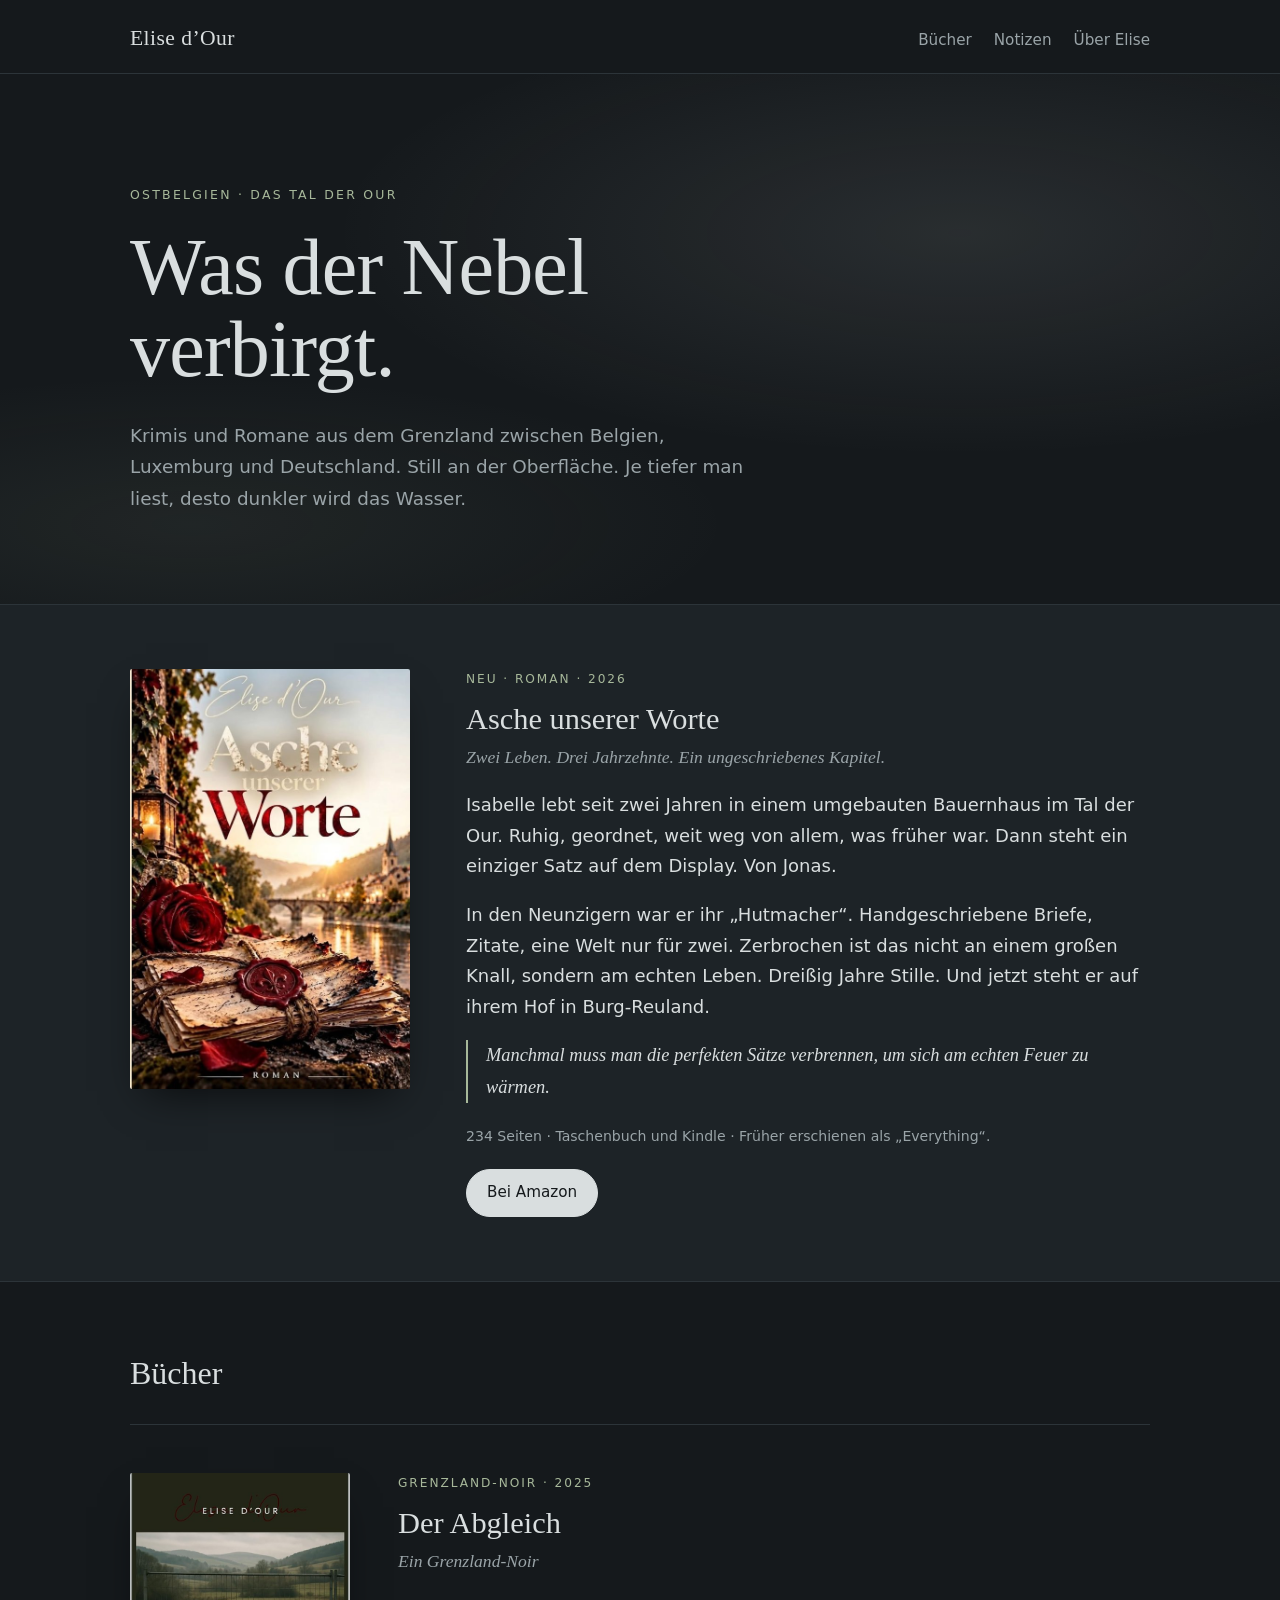
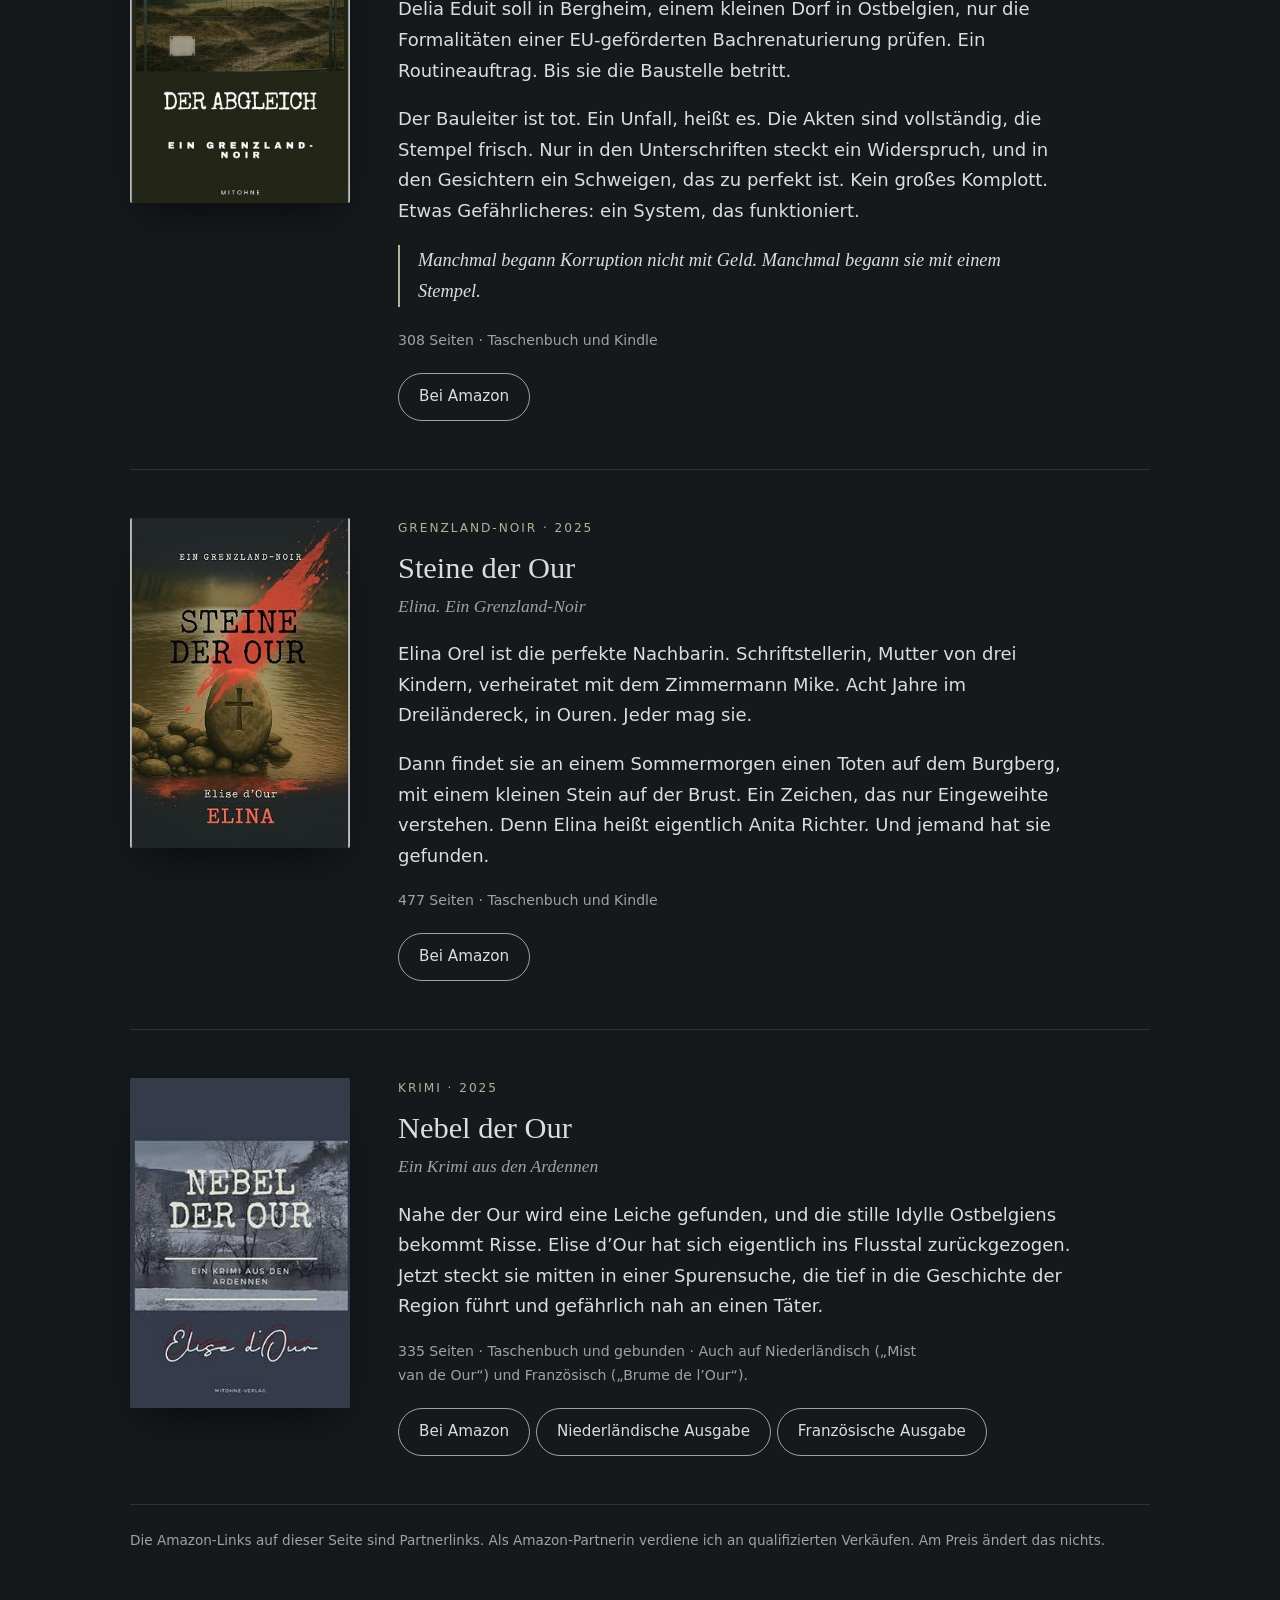
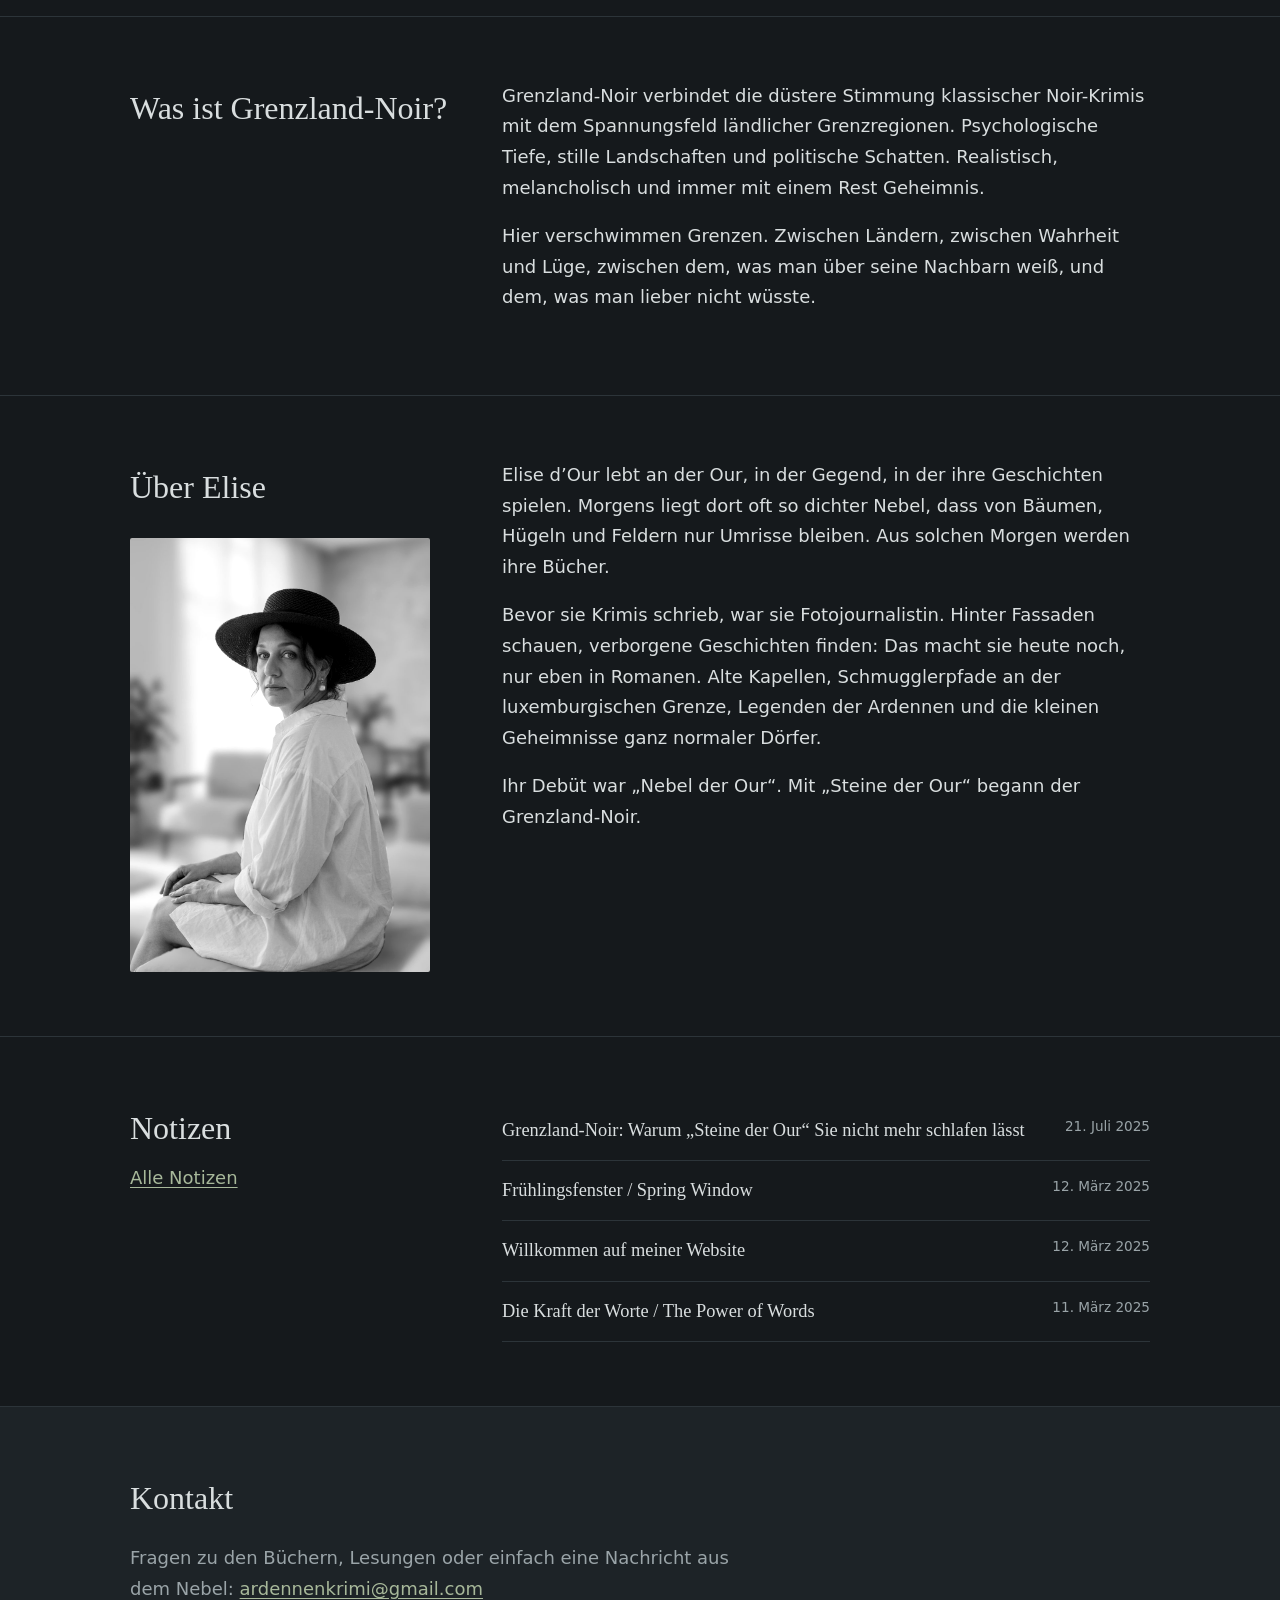
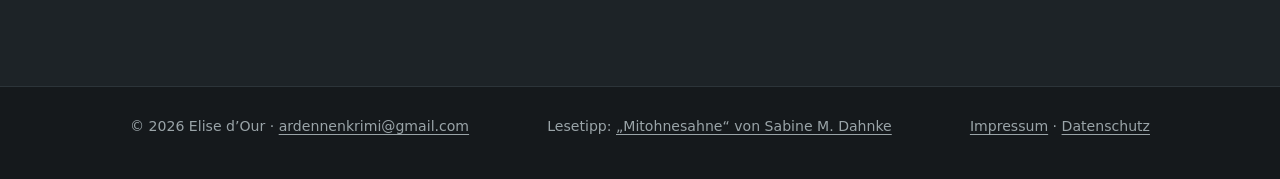
==== index.html @ ecb41cfd "Website Elise d'Our: Startseite, Notizen, Impressum, Datenschutz Co-Authored-By: Claude Opus 5.5 <no" ====
<!doctype html>
<html lang="de">
<head>
<meta charset="utf-8">
<meta name="viewport" content="width=device-width, initial-scale=1, viewport-fit=cover">
<title>Elise d’Our</title>
<meta name="description" content="Elise d’Our schreibt Krimis und Romane aus dem Grenzland an der Our, zwischen Belgien, Luxemburg und Deutschland.">
<link rel="stylesheet" href="style.css">
</head>
<body>
<header class="kopf">
  <div class="wrap">
    <a class="marke" href="index.html">Elise d’Our</a>
    <nav class="nav">
      <a href="index.html#buecher">Bücher</a>
      <a href="blog/index.html">Notizen</a>
      <a href="index.html#elise">Über Elise</a>
    </nav>
  </div>
</header>
<main>
<section class="einstieg">
  <div class="wrap">
    <p class="ort">Ostbelgien · das Tal der Our</p>
    <h1>Was der Nebel<br>verbirgt.</h1>
    <p class="lead">Krimis und Romane aus dem Grenzland zwischen Belgien, Luxemburg und Deutschland. Still an der Oberfläche. Je tiefer man liest, desto dunkler wird das Wasser.</p>
  </div>
</section>

<section class="neu">
  <div class="wrap neu-raster">
    <div class="cover"><img src="img/asche.jpg" alt="Buchcover: Asche unserer Worte" loading="lazy"></div>
    <div class="buch-text">
      <p class="art">Neu · Roman · 2026</p>
      <h2>Asche unserer Worte</h2>
      <p class="unterzeile">Zwei Leben. Drei Jahrzehnte. Ein ungeschriebenes Kapitel.</p>
      <p>Isabelle lebt seit zwei Jahren in einem umgebauten Bauernhaus im Tal der Our. Ruhig, geordnet, weit weg von allem, was früher war. Dann steht ein einziger Satz auf dem Display. Von Jonas.</p><p>In den Neunzigern war er ihr „Hutmacher“. Handgeschriebene Briefe, Zitate, eine Welt nur für zwei. Zerbrochen ist das nicht an einem großen Knall, sondern am echten Leben. Dreißig Jahre Stille. Und jetzt steht er auf ihrem Hof in Burg-Reuland.</p>
      <blockquote>Manchmal muss man die perfekten Sätze verbrennen, um sich am echten Feuer zu wärmen.</blockquote>
      <p class="meta">234 Seiten · Taschenbuch und Kindle · Früher erschienen als „Everything“.</p>
      <a class="knopf voll" href="https://link.amazon/B065dweTN" rel="sponsored noopener">Bei Amazon</a>
    </div>
  </div>
</section>

<section id="buecher">
  <div class="wrap">
    <h2 class="titel">Bücher</h2>
    
    <article class="buch">
      <div class="cover"><img src="img/abgleich.jpg" alt="Buchcover: Der Abgleich" loading="lazy"></div>
      <div class="buch-text">
        <p class="art">Grenzland-Noir · 2025</p>
        <h3>Der Abgleich</h3>
        <p class="unterzeile">Ein Grenzland-Noir</p>
        <p>Delia Eduit soll in Bergheim, einem kleinen Dorf in Ostbelgien, nur die Formalitäten einer EU-geförderten Bachrenaturierung prüfen. Ein Routineauftrag. Bis sie die Baustelle betritt.</p><p>Der Bauleiter ist tot. Ein Unfall, heißt es. Die Akten sind vollständig, die Stempel frisch. Nur in den Unterschriften steckt ein Widerspruch, und in den Gesichtern ein Schweigen, das zu perfekt ist. Kein großes Komplott. Etwas Gefährlicheres: ein System, das funktioniert.</p>
        <blockquote>Manchmal begann Korruption nicht mit Geld. Manchmal begann sie mit einem Stempel.</blockquote>
        <p class="meta">308 Seiten · Taschenbuch und Kindle</p>
        <a class="knopf" href="https://link.amazon/B0gAcO9pW" rel="sponsored noopener">Bei Amazon</a>
        
      </div>
    </article>
    <article class="buch">
      <div class="cover"><img src="img/steine.jpg" alt="Buchcover: Steine der Our" loading="lazy"></div>
      <div class="buch-text">
        <p class="art">Grenzland-Noir · 2025</p>
        <h3>Steine der Our</h3>
        <p class="unterzeile">Elina. Ein Grenzland-Noir</p>
        <p>Elina Orel ist die perfekte Nachbarin. Schriftstellerin, Mutter von drei Kindern, verheiratet mit dem Zimmermann Mike. Acht Jahre im Dreiländereck, in Ouren. Jeder mag sie.</p><p>Dann findet sie an einem Sommermorgen einen Toten auf dem Burgberg, mit einem kleinen Stein auf der Brust. Ein Zeichen, das nur Eingeweihte verstehen. Denn Elina heißt eigentlich Anita Richter. Und jemand hat sie gefunden.</p>
        
        <p class="meta">477 Seiten · Taschenbuch und Kindle</p>
        <a class="knopf" href="https://link.amazon/B0bGTBfmO" rel="sponsored noopener">Bei Amazon</a>
        
      </div>
    </article>
    <article class="buch">
      <div class="cover"><img src="img/nebel.jpg" alt="Buchcover: Nebel der Our" loading="lazy"></div>
      <div class="buch-text">
        <p class="art">Krimi · 2025</p>
        <h3>Nebel der Our</h3>
        <p class="unterzeile">Ein Krimi aus den Ardennen</p>
        <p>Nahe der Our wird eine Leiche gefunden, und die stille Idylle Ostbelgiens bekommt Risse. Elise d’Our hat sich eigentlich ins Flusstal zurückgezogen. Jetzt steckt sie mitten in einer Spurensuche, die tief in die Geschichte der Region führt und gefährlich nah an einen Täter.</p>
        
        <p class="meta">335 Seiten · Taschenbuch und gebunden · Auch auf Niederländisch („Mist van de Our“) und Französisch („Brume de l’Our“).</p>
        <a class="knopf" href="https://link.amazon/B0eVX4MtS" rel="sponsored noopener">Bei Amazon</a>
         <a class="knopf" href="https://link.amazon/B0irtc5TM" rel="sponsored noopener">Niederländische Ausgabe</a> <a class="knopf" href="https://link.amazon/B01wjjGdI" rel="sponsored noopener">Französische Ausgabe</a>
      </div>
    </article>
    <p class="hinweis">Die Amazon-Links auf dieser Seite sind Partnerlinks. Als Amazon-Partnerin verdiene ich an qualifizierten Verkäufen. Am Preis ändert das nichts.</p>
  </div>
</section>

<section class="noir">
  <div class="wrap zwei">
    <div>
      <h2 class="titel">Was ist Grenzland-Noir?</h2>
    </div>
    <div>
      <p>Grenzland-Noir verbindet die düstere Stimmung klassischer Noir-Krimis mit dem Spannungsfeld ländlicher Grenzregionen. Psychologische Tiefe, stille Landschaften und politische Schatten. Realistisch, melancholisch und immer mit einem Rest Geheimnis.</p>
      <p>Hier verschwimmen Grenzen. Zwischen Ländern, zwischen Wahrheit und Lüge, zwischen dem, was man über seine Nachbarn weiß, und dem, was man lieber nicht wüsste.</p>
    </div>
  </div>
</section>

<section id="elise">
  <div class="wrap zwei">
    <div>
      <h2 class="titel">Über Elise</h2>
      <img class="portraet" src="img/portrait.jpg" alt="Elise d’Our, Schwarzweißporträt mit Hut" loading="lazy">
    </div>
    <div>
      <p>Elise d’Our lebt an der Our, in der Gegend, in der ihre Geschichten spielen. Morgens liegt dort oft so dichter Nebel, dass von Bäumen, Hügeln und Feldern nur Umrisse bleiben. Aus solchen Morgen werden ihre Bücher.</p>
      <p>Bevor sie Krimis schrieb, war sie Fotojournalistin. Hinter Fassaden schauen, verborgene Geschichten finden: Das macht sie heute noch, nur eben in Romanen. Alte Kapellen, Schmugglerpfade an der luxemburgischen Grenze, Legenden der Ardennen und die kleinen Geheimnisse ganz normaler Dörfer.</p>
      <p>Ihr Debüt war „Nebel der Our“. Mit „Steine der Our“ begann der Grenzland-Noir.</p>
    </div>
  </div>
</section>

<section class="notizen">
  <div class="wrap zwei">
    <div>
      <h2 class="titel">Notizen</h2>
      <p><a href="blog/index.html">Alle Notizen</a></p>
    </div>
    <ul class="liste"><li><a href="blog/grenzland-noir-steine-der-our.html">Grenzland-Noir: Warum „Steine der Our“ Sie nicht mehr schlafen lässt</a><span>21. Juli 2025</span></li><li><a href="blog/fruehlingsfenster.html">Frühlingsfenster / Spring Window</a><span>12. März 2025</span></li><li><a href="blog/willkommen.html">Willkommen auf meiner Website</a><span>12. März 2025</span></li><li><a href="blog/die-kraft-der-worte.html">Die Kraft der Worte / The Power of Words</a><span>11. März 2025</span></li></ul>
  </div>
</section>

<section class="kontakt">
  <div class="wrap">
    <h2 class="titel">Kontakt</h2>
    <p>Fragen zu den Büchern, Lesungen oder einfach eine Nachricht aus dem Nebel: <a href="mailto:ardennenkrimi@gmail.com">ardennenkrimi@gmail.com</a></p>
  </div>
</section>
</main>
<footer class="fuss">
  <div class="wrap">
    <span>© 2026 Elise d’Our · <a href="mailto:ardennenkrimi@gmail.com">ardennenkrimi@gmail.com</a></span>
    <span>Lesetipp: <a href="https://mitohnesahne.com" rel="noopener">„Mitohnesahne“ von Sabine M. Dahnke</a></span>
    <span><a href="impressum.html">Impressum</a> · <a href="datenschutz.html">Datenschutz</a></span>
  </div>
</footer>
</body>
</html>
---- style.css ----
/* Aufbau: dunkler Nebel-Ton, viel Ruhe, Bücher als ruhige Reihe; ein moosgrüner Akzent wie Flussstein */
:root {
  --grund: #15191c;
  --grund-2: #1d2327;
  --nebel: #d9dedf;
  --nebel-leise: #9aa4a8;
  --moos: #a7b89a;
  --linie: #2c3439;
  --max: 1060px;
  --serif: "Iowan Old Style", "Palatino Linotype", Palatino, "Book Antiqua", Georgia, serif;
  --sans: system-ui, -apple-system, "Segoe UI", Roboto, "Helvetica Neue", Arial, sans-serif;
  color-scheme: dark;
}

* { box-sizing: border-box; }
html { scroll-behavior: smooth; }
@media (prefers-reduced-motion: reduce) { html { scroll-behavior: auto; } }
body {
  margin: 0; background: var(--grund); color: var(--nebel);
  font-family: var(--sans); font-size: 18px; line-height: 1.7;
  -webkit-font-smoothing: antialiased;
}
img { max-width: 100%; height: auto; display: block; }
a { color: var(--moos); text-underline-offset: 3px; }
a:hover { color: var(--nebel); }
a:focus-visible { outline: 2px solid var(--moos); outline-offset: 3px; }

.wrap {
  max-width: var(--max); margin: 0 auto;
  padding-left: max(20px, env(safe-area-inset-left, 0px));
  padding-right: max(20px, env(safe-area-inset-right, 0px));
}
.schmal { max-width: 720px; }

.kopf { border-bottom: 1px solid var(--linie); }
.kopf .wrap { display: flex; align-items: baseline; justify-content: space-between; gap: 16px; flex-wrap: wrap; padding-block: 20px 16px; }
.marke { font-family: var(--serif); font-size: 1.35rem; color: var(--nebel); text-decoration: none; letter-spacing: .02em; }
.nav { display: flex; gap: 22px; flex-wrap: wrap; }
.nav a { color: var(--nebel-leise); text-decoration: none; font-size: .95rem; }
.nav a:hover { color: var(--nebel); }

section { padding-block: 64px; }

.einstieg {
  padding-block: 110px 90px;
  background:
    radial-gradient(ellipse 70% 60% at 75% 30%, rgba(217,222,223,.10), transparent 70%),
    radial-gradient(ellipse 60% 40% at 15% 85%, rgba(167,184,154,.08), transparent 70%),
    var(--grund);
}
.ort { font-size: .78rem; letter-spacing: .18em; text-transform: uppercase; color: var(--moos); margin: 0 0 22px; }
.einstieg h1 {
  font-family: var(--serif); font-weight: 400; font-size: clamp(2.8rem, 7vw, 5rem);
  line-height: 1.02; margin: 0 0 30px; letter-spacing: -.01em; text-wrap: balance;
}
.lead { max-width: 34em; font-size: 1.15rem; color: var(--nebel-leise); margin: 0; }

.neu { background: var(--grund-2); border-block: 1px solid var(--linie); }
.neu-raster { display: grid; grid-template-columns: minmax(0, 280px) minmax(0, 1fr); gap: 56px; align-items: start; }

.titel { font-family: var(--serif); font-weight: 400; font-size: 2rem; margin: 0 0 8px; text-wrap: balance; }
.art { font-size: .76rem; letter-spacing: .16em; text-transform: uppercase; color: var(--moos); margin: 0 0 10px; }
.art a { color: inherit; text-decoration: none; }
.buch-text { min-width: 0; }
.buch-text h2, .buch-text h3 { font-family: var(--serif); font-weight: 400; font-size: 1.9rem; line-height: 1.15; margin: 0 0 6px; text-wrap: balance; }
.unterzeile { font-family: var(--serif); font-style: italic; color: var(--nebel-leise); margin: 0 0 22px; font-size: 1.1rem; }
.buch-text p { max-width: 38em; margin: 0 0 1em; }
.meta { font-size: .88rem; color: var(--nebel-leise); }
blockquote {
  margin: 8px 0 22px; padding-left: 18px; border-left: 2px solid var(--moos);
  font-family: var(--serif); font-style: italic; font-size: 1.15rem; color: var(--nebel); max-width: 34em;
}

.buch { display: grid; grid-template-columns: minmax(0, 220px) minmax(0, 1fr); gap: 48px; padding-block: 48px; border-top: 1px solid var(--linie); }
#buecher .titel { margin-bottom: 24px; }

.cover {
  aspect-ratio: 2 / 3; max-width: 100%; border-radius: 2px; overflow: hidden;
  background: var(--grund-2); box-shadow: 0 18px 40px -16px rgba(0,0,0,.7);
}
.cover img { width: 100%; height: 100%; object-fit: cover; }
.cover-text { display: flex; flex-direction: column; justify-content: space-between; padding: 24px 20px; border: 1px solid var(--linie); }
.cover-text .t { font-family: var(--serif); font-size: 1.5rem; line-height: 1.15; }
.cover-text .a { font-size: .72rem; letter-spacing: .16em; text-transform: uppercase; color: var(--nebel-leise); }

.knopf {
  display: inline-block; padding: 10px 20px; border-radius: 999px; border: 1px solid var(--nebel-leise);
  color: var(--nebel); text-decoration: none; font-size: .95rem; margin-top: 6px;
}
.knopf:hover { border-color: var(--nebel); }
.knopf.voll { background: var(--nebel); color: var(--grund); border-color: var(--nebel); }
.knopf.voll:hover { background: var(--moos); border-color: var(--moos); color: var(--grund); }

.hinweis { font-size: .85rem; color: var(--nebel-leise); border-top: 1px solid var(--linie); padding-top: 24px; margin: 0; }

.zwei { display: grid; grid-template-columns: minmax(0, 1fr) minmax(0, 2fr); gap: 48px; }
.zwei > div { min-width: 0; }
.zwei p { max-width: 36em; margin: 0 0 1em; }
.noir, .notizen { border-top: 1px solid var(--linie); }
#elise { border-top: 1px solid var(--linie); }

.liste { list-style: none; margin: 0; padding: 0; }
.liste li { display: flex; justify-content: space-between; gap: 16px; padding-block: 14px; border-bottom: 1px solid var(--linie); flex-wrap: wrap; }
.liste a { color: var(--nebel); text-decoration: none; font-family: var(--serif); font-size: 1.15rem; }
.liste a:hover { color: var(--moos); }
.liste span { color: var(--nebel-leise); font-size: .85rem; white-space: nowrap; }

.kontakt { background: var(--grund-2); border-top: 1px solid var(--linie); }
.kontakt p { color: var(--nebel-leise); max-width: 34em; }

.beitrag { padding-block: 64px 88px; }
.beitrag h1 { font-family: var(--serif); font-weight: 400; font-size: clamp(2rem, 5vw, 2.8rem); line-height: 1.15; margin: 0 0 32px; text-wrap: balance; }
.beitrag h2 { font-family: var(--serif); font-weight: 400; font-size: 1.35rem; margin: 36px 0 10px; }
.beitrag p { margin: 0 0 1.1em; }
.vers { font-family: var(--serif); font-size: 1.12rem; line-height: 1.75; }

.fuss { border-top: 1px solid var(--linie); padding-block: 28px 40px; font-size: .88rem; color: var(--nebel-leise); }
.fuss .wrap { display: flex; justify-content: space-between; gap: 16px; flex-wrap: wrap; }
.fuss a { color: var(--nebel-leise); }

@media (max-width: 760px) {
  body { font-size: 17px; }
  section { padding-block: 48px; }
  .einstieg { padding-block: 64px 56px; }
  .neu-raster, .buch, .zwei { grid-template-columns: minmax(0, 1fr); gap: 28px; }
  .cover { width: 200px; }
}

:root{color-scheme:dark}

/* Ergänzungen: Porträt, Notizen, Blättern */
.portraet { margin-top: 24px; width: 100%; max-width: 300px; aspect-ratio: 9 / 13; object-fit: cover; object-position: 50% 20%; filter: grayscale(1) contrast(1.05); border-radius: 2px; }
.beitrag .lead { margin-bottom: 32px; }
.beitrag .art a { color: var(--moos); }
.beitrag .liste { border-top: 1px solid var(--linie); }
.beitrag .meta { margin-top: 24px; }
.blaettern { display: flex; justify-content: space-between; gap: 24px; flex-wrap: wrap; margin-top: 56px; padding-top: 24px; border-top: 1px solid var(--linie); font-size: .92rem; }
.blaettern a { color: var(--nebel-leise); text-decoration: none; max-width: 22em; }
.blaettern a:hover { color: var(--nebel); }
@media (max-width: 760px) { .portraet { max-width: 220px; } }
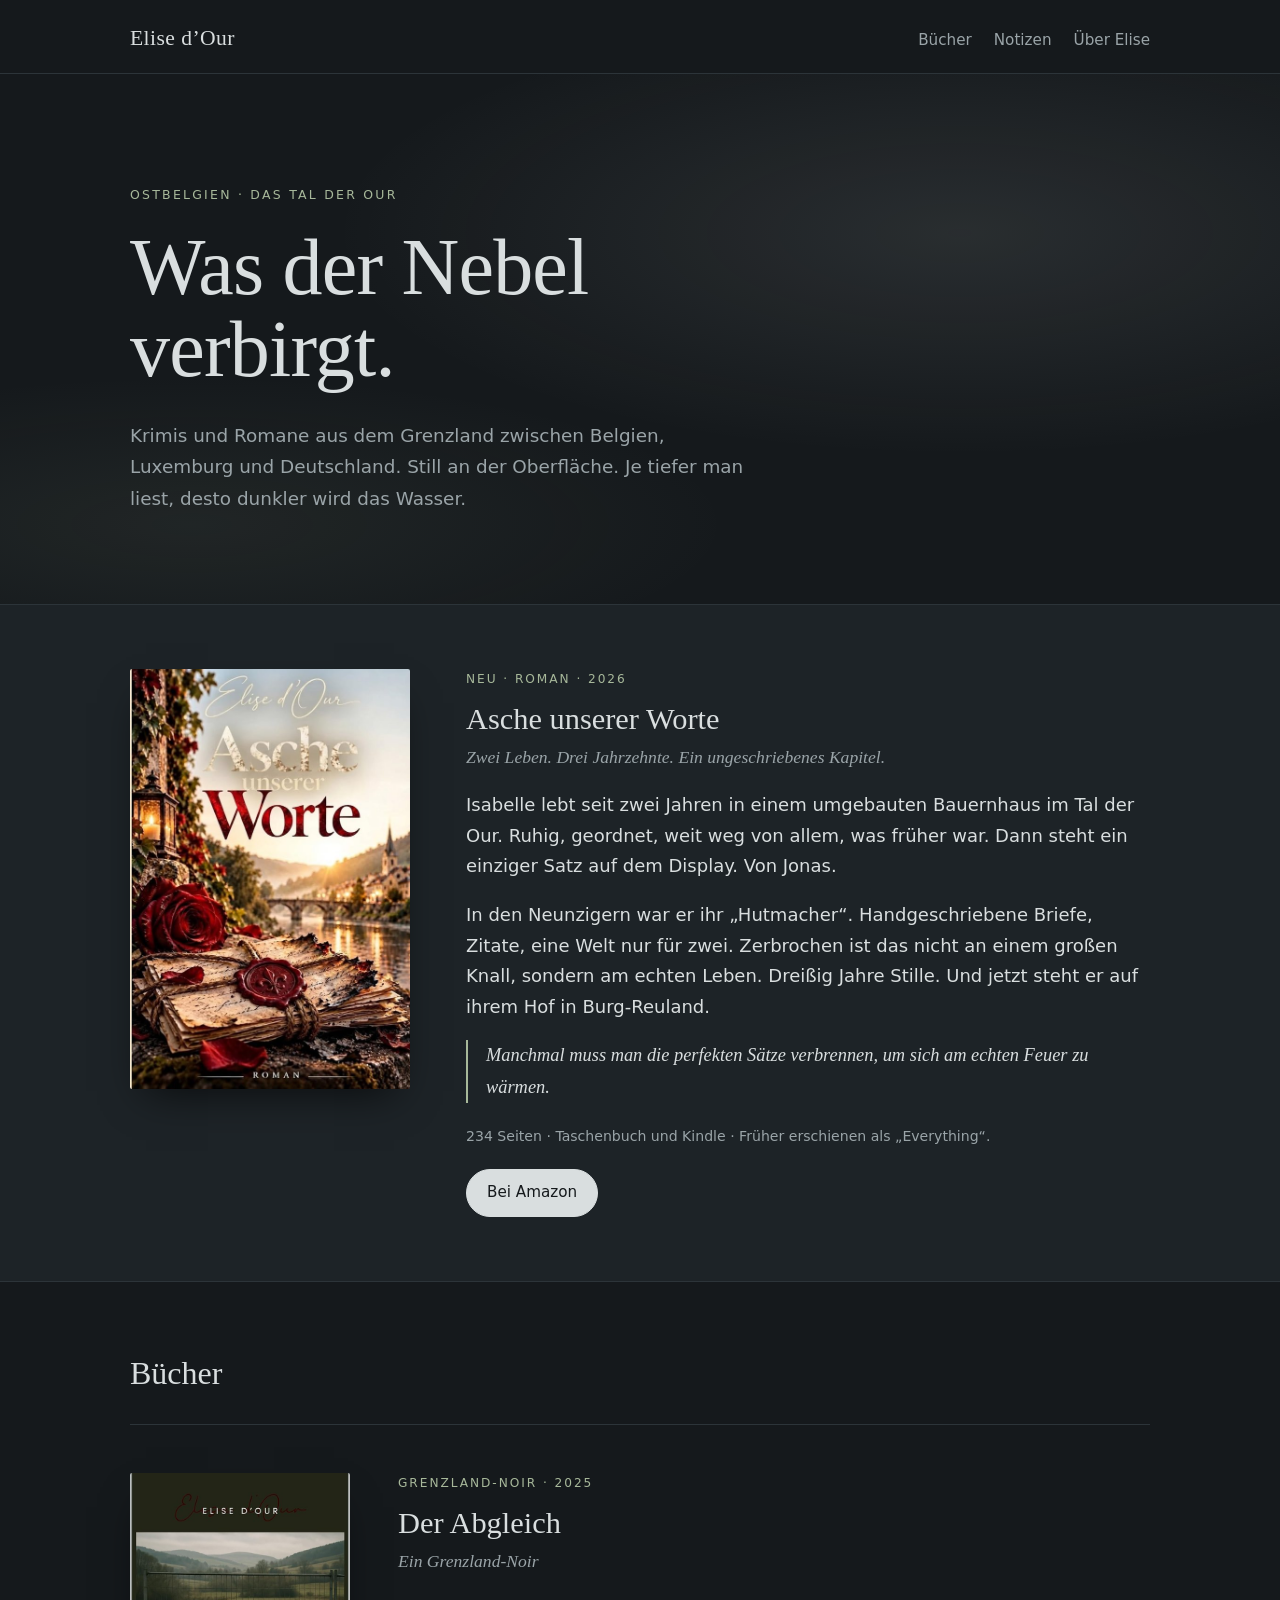
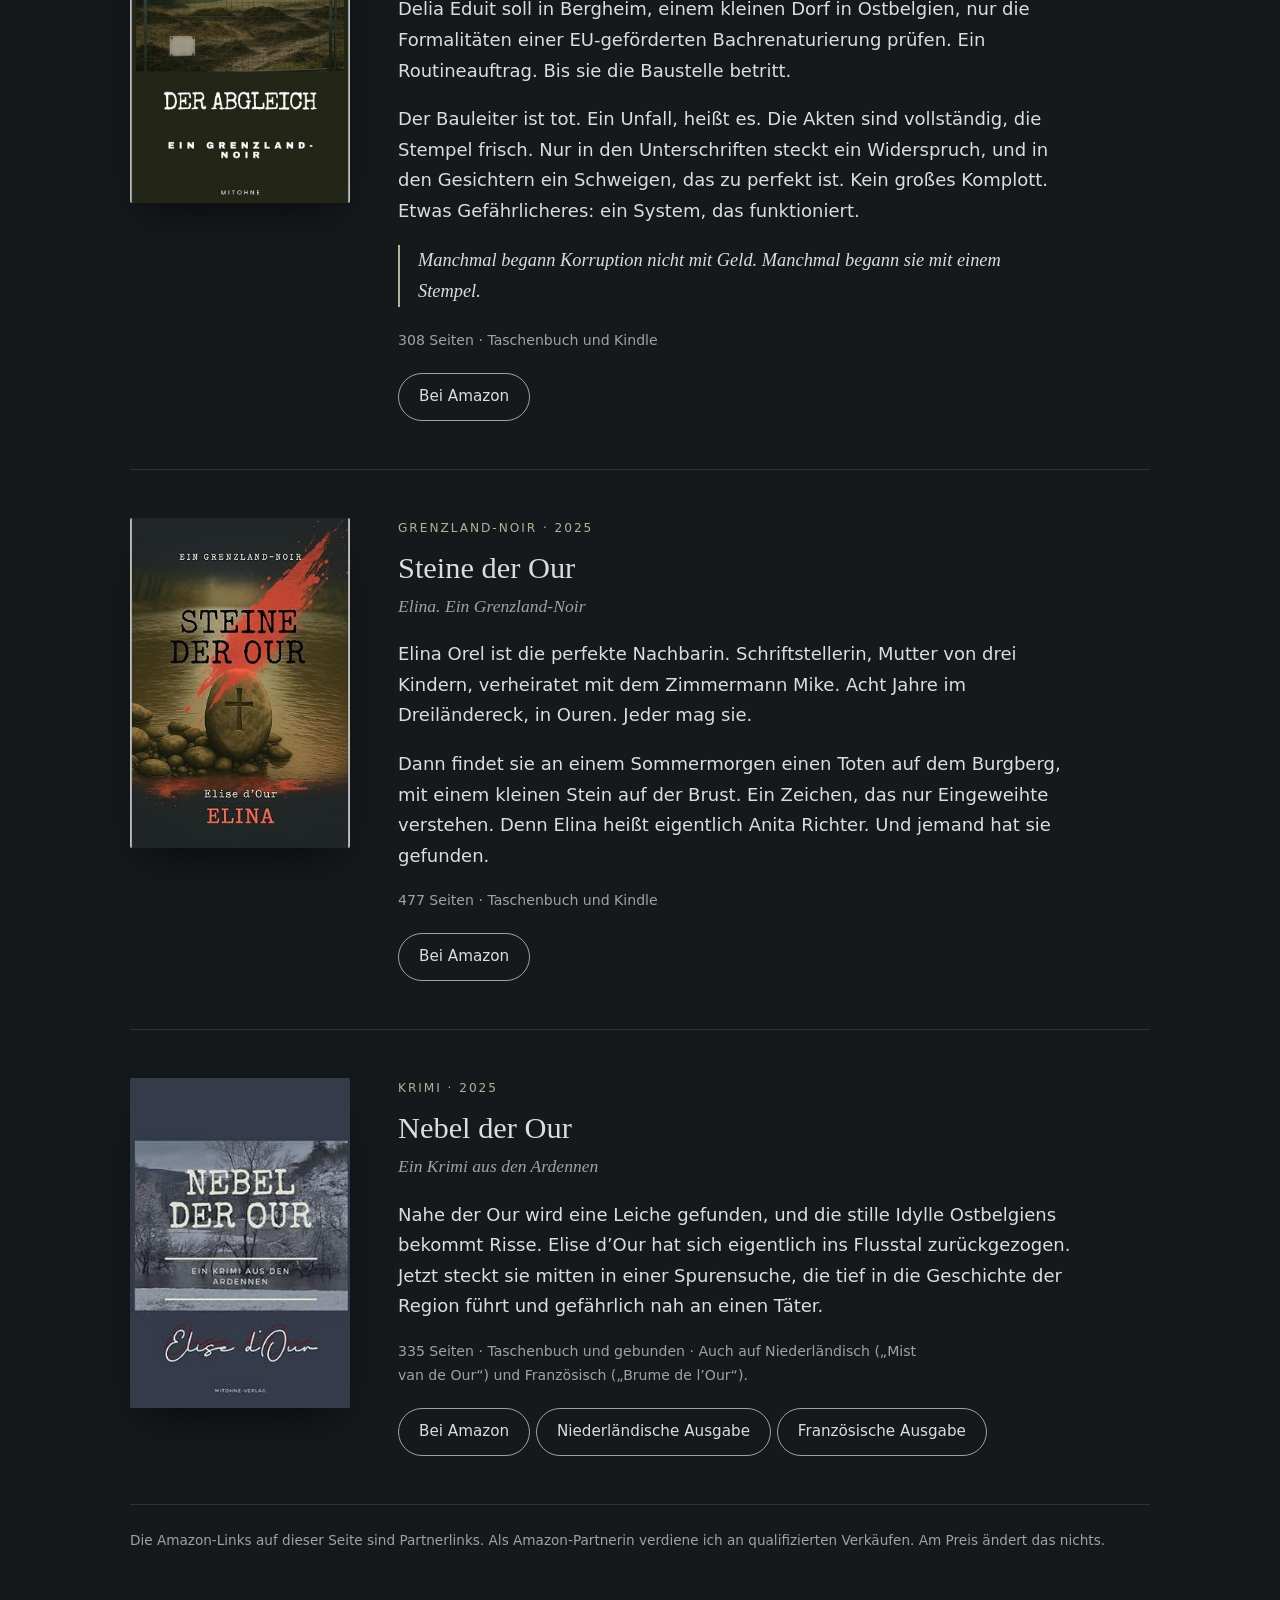
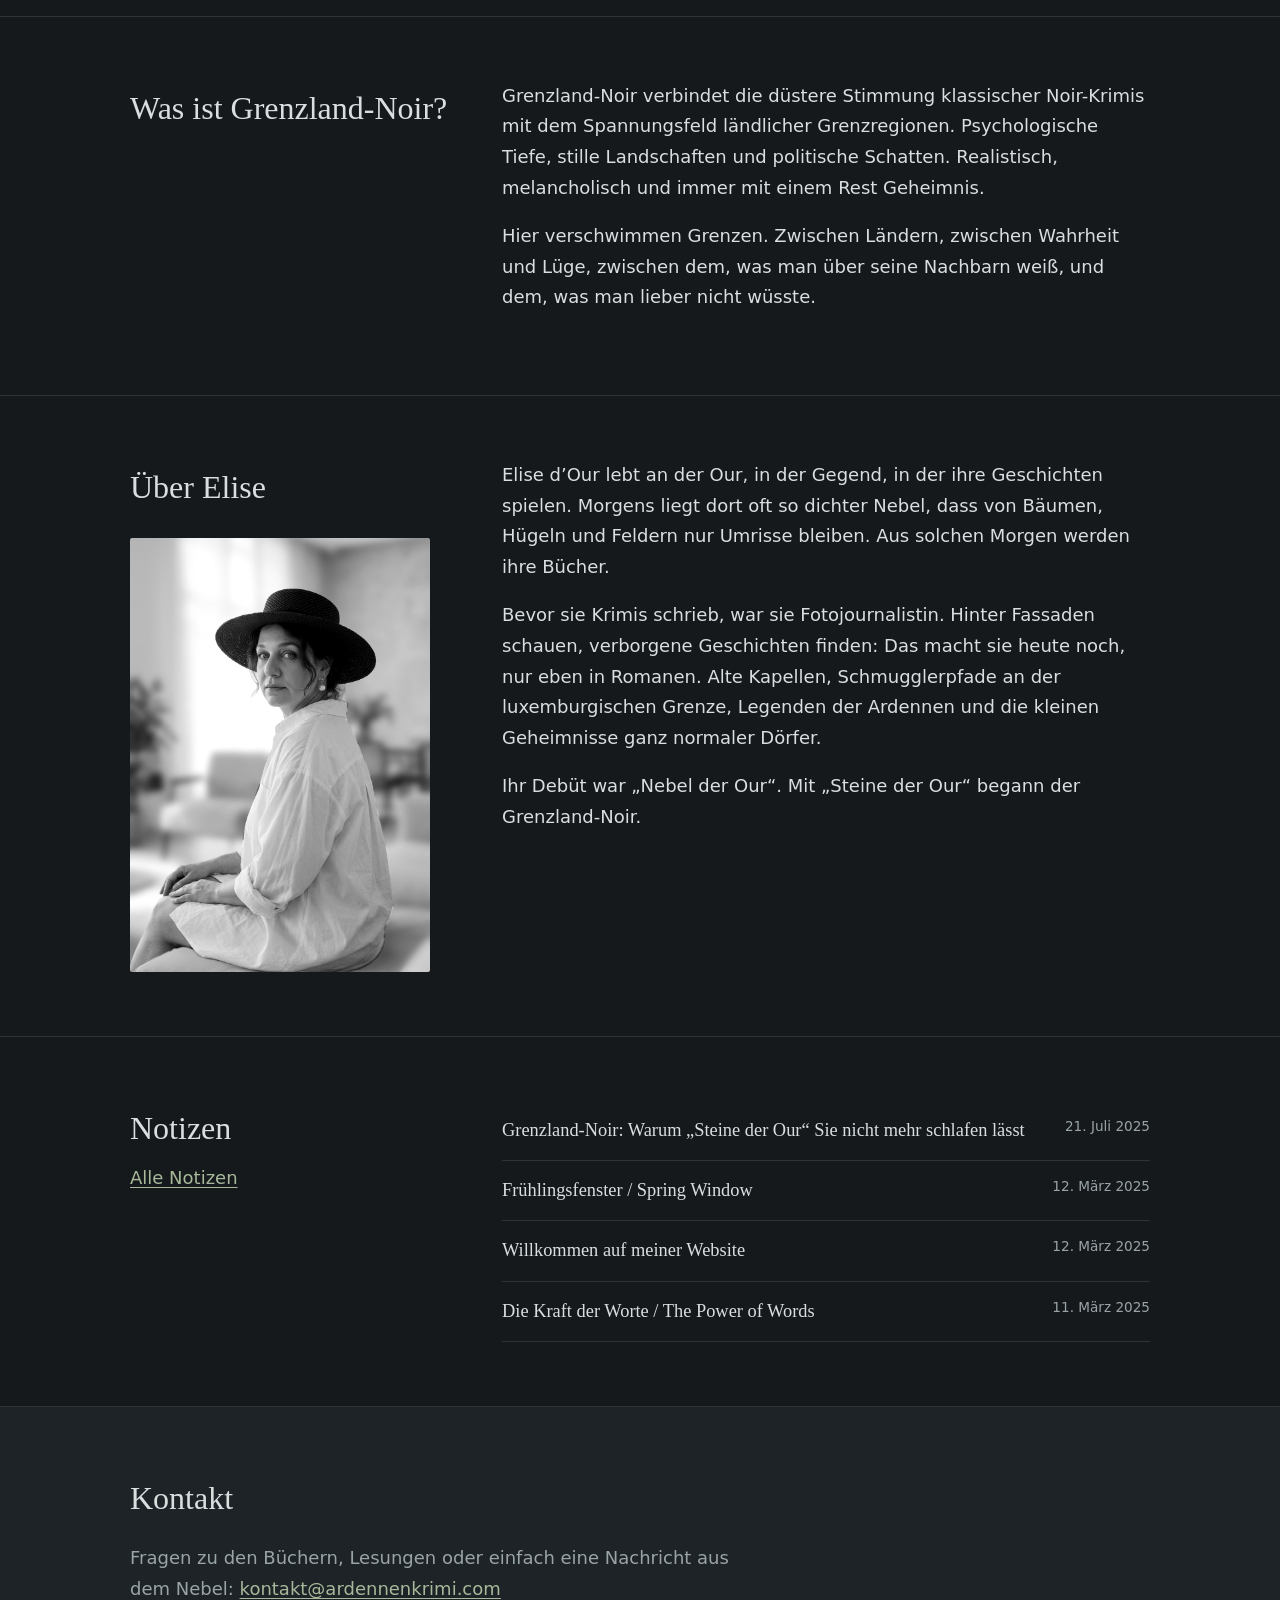
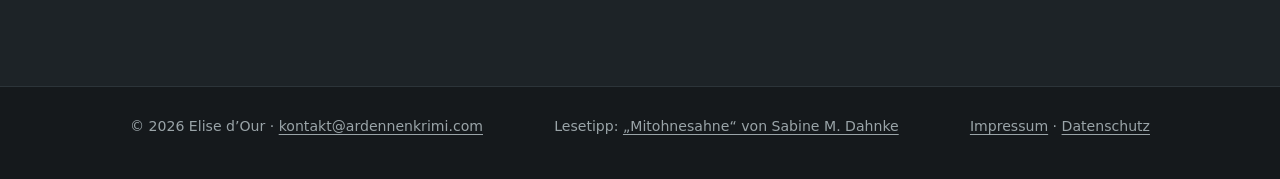
==== commit 60ecb647: "Kontaktadresse auf kontakt@ardennenkrimi.com umgestellt Co-Authored-By: Claude Opus 5.5 <noreply@ant" ====
--- a/index.html
+++ b/index.html
@@ -128,13 +128,13 @@
 <section class="kontakt">
   <div class="wrap">
     <h2 class="titel">Kontakt</h2>
-    <p>Fragen zu den Büchern, Lesungen oder einfach eine Nachricht aus dem Nebel: <a href="mailto:ardennenkrimi@gmail.com">ardennenkrimi@gmail.com</a></p>
+    <p>Fragen zu den Büchern, Lesungen oder einfach eine Nachricht aus dem Nebel: <a href="mailto:kontakt@ardennenkrimi.com">kontakt@ardennenkrimi.com</a></p>
   </div>
 </section>
 </main>
 <footer class="fuss">
   <div class="wrap">
-    <span>© 2026 Elise d’Our · <a href="mailto:ardennenkrimi@gmail.com">ardennenkrimi@gmail.com</a></span>
+    <span>© 2026 Elise d’Our · <a href="mailto:kontakt@ardennenkrimi.com">kontakt@ardennenkrimi.com</a></span>
     <span>Lesetipp: <a href="https://mitohnesahne.com" rel="noopener">„Mitohnesahne“ von Sabine M. Dahnke</a></span>
     <span><a href="impressum.html">Impressum</a> · <a href="datenschutz.html">Datenschutz</a></span>
   </div>
